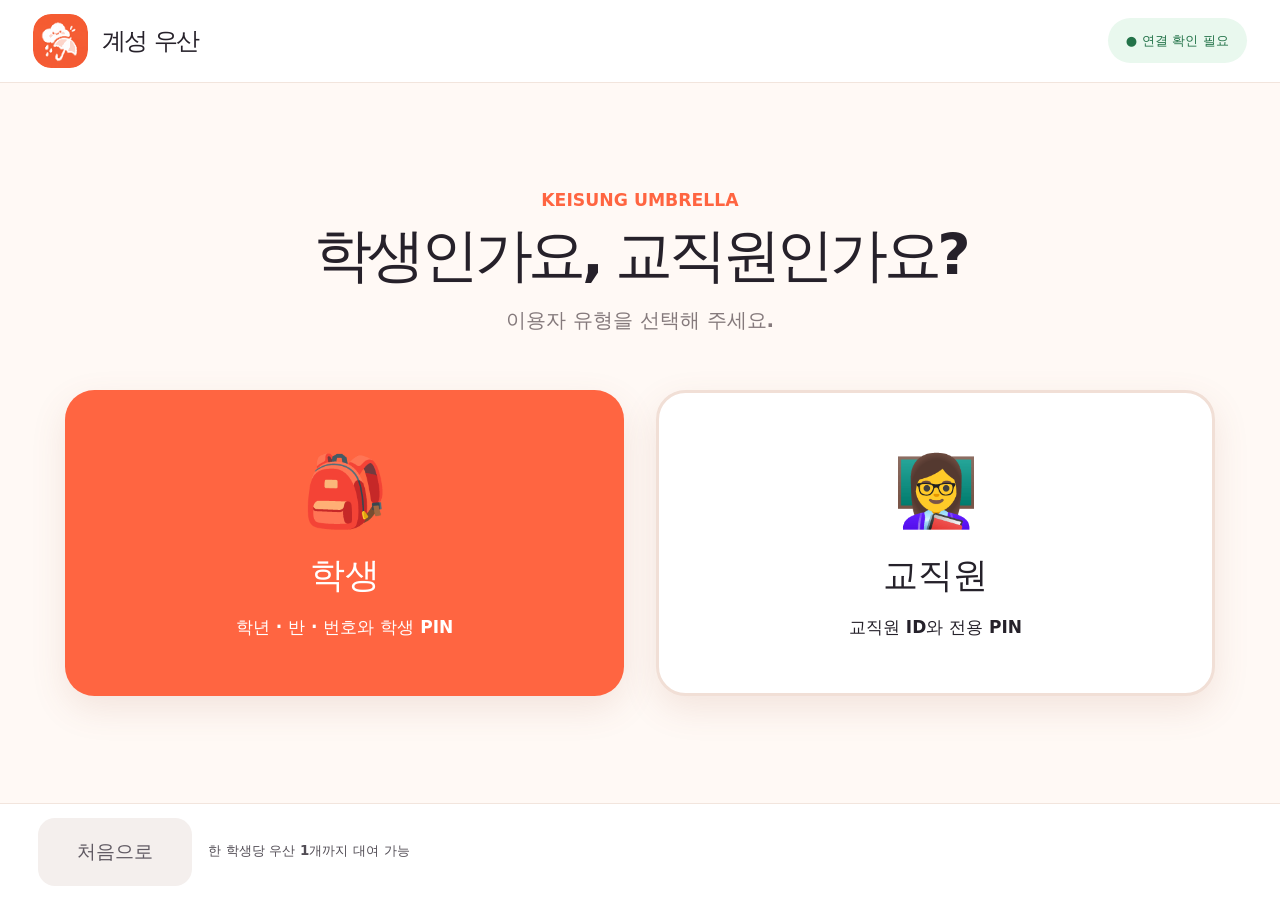
==== kiosk.html @ 872d3768 "ui: add integrated student/staff role chooser and staff ID screen" ====
<!doctype html>
<html lang="ko">
<head>
<meta charset="utf-8"><meta name="viewport" content="width=device-width,initial-scale=1,viewport-fit=cover">
<meta name="theme-color" content="#ff6541"><title>계성 우산 | 간편 대여</title><link rel="icon" type="image/png" href="/assets/keisung-icon-64.png">
<style>
:root{font-family:Pretendard,"Apple SD Gothic Neo","Malgun Gothic",system-ui,sans-serif;background:#fff9f5;color:#26212a;font-synthesis:none}
*{box-sizing:border-box}html,body{height:100%;margin:0}button,input{font:inherit}button{cursor:pointer;touch-action:manipulation}button:focus-visible,input:focus-visible{outline:4px solid #3148ff;outline-offset:3px}
.shell{width:100%;min-height:100dvh;display:grid;grid-template-rows:auto minmax(0,1fr) auto;overflow:hidden}
.header{height:clamp(78px,10vh,118px);padding:0 clamp(22px,4.5vw,88px);display:flex;align-items:center;justify-content:space-between;background:white;border-bottom:1px solid #f2e5dd}
.brand{display:flex;align-items:center;gap:15px;font-size:clamp(23px,2.1vw,36px);font-weight:950;letter-spacing:-.06em}
.mark{width:clamp(50px,4vw,72px);height:clamp(50px,4vw,72px);border-radius:19px;background:#ff6541;display:grid;place-items:center;font-size:clamp(28px,2.5vw,46px);color:white}
.header-aside{display:flex;align-items:center;gap:22px}.stock{background:#e9f8ee;color:#237349;padding:13px 21px;border-radius:999px;font-weight:850;font-size:clamp(14px,1.15vw,21px)}.admin{color:#797682;text-decoration:none;font-size:clamp(13px,1vw,18px);font-weight:700}
main{display:flex;align-items:stretch;justify-content:center;min-height:0;padding:clamp(18px,2.7vh,34px) clamp(20px,4.5vw,86px)}
.page{display:none;width:min(100%,1680px);height:100%;min-height:0}.page.active{display:flex;flex-direction:column}
.progress{display:flex;align-items:center;gap:11px;margin-bottom:clamp(13px,2vh,28px)}.progress span{height:8px;flex:1;max-width:130px;border-radius:20px;background:#f0ded4}.progress span.current{background:#ff6541}
.center{flex:1;display:flex;flex-direction:column;align-items:center;justify-content:center;min-height:0;text-align:center}
.eyebrow{margin:0 0 13px;color:#ff6541;font-weight:900;font-size:clamp(16px,1.35vw,25px)}
h1{font-size:clamp(38px,4.5vw,76px);line-height:1.15;letter-spacing:-.075em;margin:0 0 18px;font-weight:950}
.sub{margin:0;color:#857a7c;font-size:clamp(18px,1.55vw,29px);font-weight:650;line-height:1.45}
.choice-grid{display:grid;grid-template-columns:repeat(2,minmax(0,1fr));gap:clamp(18px,2.5vw,45px);width:min(100%,1150px);margin:clamp(35px,6vh,84px) auto 0}
.choice{border:3px solid transparent;border-radius:clamp(25px,2.3vw,43px);min-height:clamp(240px,34vh,400px);display:flex;flex-direction:column;align-items:center;justify-content:center;gap:17px;box-shadow:0 13px 35px #a15b4020;transition:transform .12s}
.choice:active,.tile:active,.primary:active{transform:scale(.98)}.choice .symbol{font-size:clamp(60px,7vw,120px);line-height:1}.choice strong{font-size:clamp(29px,2.7vw,49px);font-weight:950}.choice small{font-size:clamp(17px,1.28vw,23px);font-weight:650}
.borrow{background:#ff6541;color:white}.return{background:white;border-color:#f1dfd6;color:#25212a}
.step-title{font-size:clamp(31px,3.2vw,55px);font-weight:950;letter-spacing:-.06em;margin:0 0 10px;text-align:center}.step-sub{text-align:center;color:#7a737a;font-weight:650;font-size:clamp(16px,1.35vw,24px);margin:0 0 clamp(20px,3vh,40px)}
.selection-wrap{flex:1;min-height:0;display:grid;grid-template-rows:auto 1fr;gap:clamp(14px,2vh,26px)}.seg{display:flex;justify-content:center;gap:10px;flex-wrap:wrap}
.seg button{border:2px solid #edddd5;background:#fff;border-radius:20px;min-height:clamp(57px,7vh,88px);min-width:clamp(130px,12vw,225px);font-size:clamp(19px,1.65vw,30px);font-weight:900;color:#756b71;padding:10px 23px}
.seg button.selected{background:#ff6541;border-color:#ff6541;color:white}
.tiles{display:grid;grid-template-columns:repeat(10,minmax(0,1fr));gap:clamp(7px,.8vw,14px);align-content:center;overflow:auto;padding:5px 3px 10px}
.tile{min-height:clamp(65px,8vh,111px);border:2px solid #f0e0d8;border-radius:clamp(13px,1.3vw,22px);background:#fff;color:#29242a;font-weight:950;font-size:clamp(22px,2.2vw,40px)}
.tile.selected{background:#ff6541;color:white;border-color:#ff6541;box-shadow:0 5px 0 #db4c31}
.bottom{padding:clamp(13px,2vh,27px) clamp(20px,4.5vw,86px);background:white;border-top:1px solid #f2e5dd;display:flex;align-items:center;justify-content:space-between;gap:18px;min-height:clamp(92px,13vh,140px)}
.back{min-width:clamp(140px,12vw,210px);height:clamp(62px,7.5vh,92px);background:#f4efed;border:0;border-radius:21px;font-weight:900;font-size:clamp(21px,1.65vw,30px);color:#5f5962}.primary{margin-left:auto;min-width:clamp(260px,27vw,510px);height:clamp(65px,8.5vh,107px);background:#ff6541;color:#fff;border:0;border-radius:22px;font-weight:950;font-size:clamp(23px,1.9vw,35px);box-shadow:0 5px 0 #d7482b}.primary:disabled{background:#ded4d1;box-shadow:none;cursor:not-allowed}.summary{font-weight:850;color:#514c54;font-size:clamp(15px,1.18vw,22px);line-height:1.4}
.qr-area{width:min(100%,1250px);display:grid;grid-template-columns:1fr 1fr;gap:clamp(16px,2.5vw,44px);margin-top:clamp(26px,5vh,60px);text-align:left;align-items:stretch}
.scanbox,.manualbox{border:2px solid #f0e1d8;background:white;border-radius:30px;padding:clamp(24px,3vw,46px);display:flex;flex-direction:column;justify-content:center;align-items:center;gap:17px;min-height:clamp(260px,35vh,440px)}
.scanbox{background:#fff0e9;border-color:#f6cbb8}.qr-icon{font-size:clamp(65px,7vw,120px)}.scanbox strong,.manualbox strong{font-size:clamp(23px,2vw,36px);font-weight:950}.scanbox p,.manualbox p{color:#786e70;font-weight:650;font-size:clamp(15px,1.18vw,22px);margin:0;text-align:center}
.scanbox button{border:0;border-radius:18px;background:#ff6541;color:white;min-width:80%;height:clamp(62px,7vh,90px);font-weight:900;font-size:clamp(21px,1.65vw,30px)}
.manualbox input{width:100%;height:clamp(65px,8vh,100px);border:2px solid #e9dcd5;border-radius:17px;padding:0 17px;text-align:center;font-size:clamp(24px,2.2vw,43px);font-weight:900;letter-spacing:.02em;text-transform:uppercase;min-width:0}
.review-card{background:white;border:2px solid #f0e1d9;border-radius:30px;width:min(100%,970px);padding:clamp(25px,4vw,64px);margin-top:clamp(24px,5vh,60px);text-align:left}
.review-row{display:flex;justify-content:space-between;gap:15px;border-bottom:1px solid #f1e5df;padding:clamp(13px,2vh,28px) 0;font-size:clamp(19px,1.7vw,30px)}.review-row:last-child{border:0}.review-row span{color:#7d7377;font-weight:700}.review-row strong{font-weight:950}
.pin-panel{width:min(100%,570px);margin:18px auto 0;text-align:center;display:grid;justify-items:center;gap:6px}
.pin-panel label{font-size:clamp(18px,1.65vw,27px);font-weight:950}
.pin-panel p{margin:0 0 8px;color:#706771;font-size:clamp(12px,1vw,16px);line-height:1.4}
.pin-panel input{width:min(100%,260px);height:56px;border:2px solid #efc5b8;border-radius:14px;text-align:center;font-weight:900;letter-spacing:.36em;font-size:29px;background:#fff}
.pin-keypad{display:grid;grid-template-columns:repeat(3,minmax(0,1fr));gap:6px;width:min(100%,280px);margin-top:6px}
.pin-keypad button{height:clamp(43px,5.5vh,54px);border-radius:11px;border:1px solid #ebded8;background:#fff;font-size:21px;font-weight:800;color:#322c32}
.pin-keypad button:active{background:#ffeddf}
#review .center{justify-content:flex-start;overflow-y:auto;padding:0 12px 12px}
#review h1{font-size:clamp(28px,3.5vw,55px);margin-bottom:6px}
#review .sub{font-size:clamp(14px,1.2vw,21px)}
#review .review-card{margin-top:clamp(10px,2vh,22px);padding:clamp(14px,2.5vw,34px)}
#review .review-row{padding:clamp(7px,1.4vh,14px) 0;font-size:clamp(17px,1.4vw,24px)}
.done-icon{font-size:clamp(85px,9vw,165px);margin-bottom:20px}.error{color:#c62d36}
.overlay{position:fixed;inset:0;background:#201414d9;display:grid;place-items:center;padding:20px;z-index:50}.hidden{display:none!important}.modal{width:min(100%,850px);background:white;border-radius:29px;padding:30px;text-align:center}.modal h2{font-size:33px;margin:0 0 12px}.modal p{font-size:20px;color:#645f62}.modal video{width:100%;max-height:55vh;border-radius:15px;background:#15151c;object-fit:cover}.modal button{margin-top:16px;border:0;background:#ff6541;color:white;border-radius:17px;padding:18px 55px;font-size:22px;font-weight:900}
@media(min-width:1000px) and (min-aspect-ratio:16/10){.shell{height:100dvh}.page{overflow:hidden}}
@media(max-width:900px){.shell{min-height:100dvh}.header{padding:10px 20px}.choice-grid{margin:30px 0}.tiles{grid-template-columns:repeat(5,minmax(0,1fr))}.qr-area{grid-template-columns:1fr}.scanbox,.manualbox{min-height:210px}.page{min-height:540px}.bottom{flex-wrap:wrap}.summary{order:-1;width:100%}}
@media(max-width:550px){.header-aside .stock{display:none}.brand{font-size:23px}.choice-grid{gap:11px}.choice{min-height:230px;border-radius:21px}.choice strong{font-size:23px}.choice small{font-size:13px}.choice .symbol{font-size:62px}h1{font-size:37px}.sub{font-size:17px}.tiles{grid-template-columns:repeat(4,minmax(0,1fr));max-height:52vh}.tile{min-height:67px}.seg button{min-width:85px;padding:8px}.bottom{padding:12px}.back{min-width:100px}.primary{min-width:175px;flex:1}.page{min-height:530px}}
@media(prefers-reduced-motion:reduce){*{transition:none!important}}

/* v0.5: 16:9 touch-target alignment, with mobile fallbacks */
.header{height:clamp(72px,9.2vh,92px);padding-inline:clamp(18px,2.6vw,44px)}
.brand{gap:14px;font-size:clamp(22px,1.9vw,31px)}
.mark{width:clamp(50px,4.25vw,66px);height:clamp(50px,4.25vw,66px);border-radius:17px;flex:none}
.mark svg{display:block;width:58%;height:58%}
.header-aside{gap:16px}
.stock{display:flex;align-items:center;justify-content:center;min-height:45px;padding:9px 18px;white-space:nowrap;font-size:clamp(13px,1vw,17px)}
.admin{white-space:nowrap;font-size:clamp(13px,1vw,17px)}
main{padding:clamp(12px,2vh,25px) clamp(18px,3vw,48px)}
.progress{gap:11px;margin:clamp(3px,.8vh,10px) 0 clamp(15px,2.2vh,24px)}
.progress span{flex:0 1 128px;max-width:128px;height:8px}
.step-title{font-size:clamp(30px,3.15vw,58px);margin-bottom:10px}
.step-sub{font-size:clamp(16px,1.3vw,23px);margin-bottom:clamp(12px,2.3vh,26px)}
.selection-wrap{grid-template-rows:auto minmax(0,1fr);gap:clamp(10px,1.4vh,18px)}
.seg{display:grid;grid-template-columns:repeat(3,minmax(0,180px));justify-content:center;gap:clamp(9px,1vw,14px)}
.seg button{width:100%;min-width:0;min-height:clamp(58px,7.3vh,70px);padding:8px 4px;border-radius:17px;font-size:clamp(19px,1.5vw,25px)}
.tiles{--tile-columns:6;grid-template-columns:repeat(var(--tile-columns),minmax(0,136px));justify-content:center;align-content:center;gap:clamp(8px,1vw,14px);width:100%;max-width:1200px;margin-inline:auto;padding:8px 5px 12px}
.tile{width:100%;min-width:0;min-height:clamp(62px,8.2vh,79px);border-radius:17px;font-size:clamp(23px,2vw,32px)}
.bottom{min-height:clamp(84px,10.5vh,104px);padding:clamp(12px,1.6vh,18px) clamp(18px,3vw,48px);gap:16px}
.back{flex:0 0 auto;min-width:0;width:clamp(130px,12vw,180px);height:clamp(59px,7.5vh,74px);font-size:clamp(19px,1.45vw,23px);border-radius:17px}
.primary{flex:0 0 auto;margin-left:auto;min-width:0;width:clamp(240px,26vw,430px);height:clamp(60px,8vh,78px);font-size:clamp(22px,1.8vw,28px);border-radius:18px}
.summary{flex:1 1 auto;min-width:0;font-size:clamp(13px,1.05vw,17px);white-space:nowrap;overflow:hidden;text-overflow:ellipsis}
@media(max-width:1050px){.tiles{grid-template-columns:repeat(min(var(--tile-columns),6),minmax(0,1fr));max-width:860px}.tile{min-height:65px}.bottom{gap:11px}.summary{font-size:13px}}
@media(max-width:700px){.header{padding-inline:16px}.seg{grid-template-columns:repeat(3,minmax(0,1fr))}.tiles{grid-template-columns:repeat(4,minmax(0,1fr));max-height:51vh;align-content:start}.bottom{flex-wrap:wrap;padding:12px 16px}.summary{width:100%;flex-basis:100%;order:-1}.back{width:115px}.primary{flex:1;width:auto}.mark{width:50px;height:50px}}
@media(max-width:440px){.tiles{grid-template-columns:repeat(4,minmax(0,1fr))}.seg button{font-size:18px}.stock{display:none}}

.mark{background:transparent;overflow:hidden;border-radius:18px}
.mark img{width:100%;height:100%;display:block;object-fit:cover;border-radius:inherit}

/* Consistent, scaling icons for student kiosk */
.ui-icon{display:block;width:100%;height:100%;max-width:100%;max-height:100%;stroke-linecap:round;stroke-linejoin:round}
.choice .symbol{display:flex;align-items:center;justify-content:center;width:clamp(68px,7vw,116px);height:clamp(68px,7vw,116px);font-size:0;flex:none}
.choice .symbol .ui-icon{width:100%;height:100%}
.qr-icon{display:flex;align-items:center;justify-content:center;width:clamp(62px,6.8vw,112px);height:clamp(62px,6.8vw,112px);font-size:0;color:#ff6541;flex:none}
.qr-icon .ui-icon{width:100%;height:100%}
@media(max-width:550px){.choice .symbol{width:65px;height:65px}.qr-icon{width:75px;height:75px}}

/* v0.7 — expand sparse options to fill the touchscreen naturally */
.tiles{--tile-columns:6;max-width:100%;width:100%;min-height:0;align-content:center;justify-content:center;grid-template-columns:repeat(6,minmax(0,1fr));gap:clamp(9px,1.4vw,21px);padding:8px clamp(4px,1vw,16px) 14px}
.tiles[data-mode="grade"]{grid-template-columns:repeat(3,minmax(0,1fr));grid-template-rows:repeat(2,minmax(120px,clamp(120px,18vh,195px)));max-width:min(100%,1120px);align-content:center}
.tiles[data-mode="class"]{grid-template-columns:repeat(2,minmax(0,1fr));grid-template-rows:repeat(2,minmax(135px,clamp(135px,20vh,225px)));max-width:min(100%,970px);align-content:center}
.tiles[data-mode="number"]{grid-template-columns:repeat(6,minmax(0,1fr));grid-template-rows:repeat(6,minmax(52px,clamp(52px,7.2vh,82px)));max-width:min(100%,1220px);gap:clamp(6px,.9vw,14px);align-content:center}
.tile{height:100%;min-height:0;border-radius:clamp(15px,1.45vw,26px);font-size:clamp(26px,2.5vw,43px);transition:background-color .12s,transform .12s}
.tiles[data-mode="grade"] .tile,.tiles[data-mode="class"] .tile{font-size:clamp(37px,4.2vw,69px);border-width:3px;box-shadow:0 7px 18px #9f564014}
.tiles[data-mode="number"] .tile{font-size:clamp(22px,2.2vw,34px)}
@media(max-width:1050px){
 .tiles[data-mode="grade"]{grid-template-columns:repeat(3,minmax(0,1fr));grid-template-rows:repeat(2,minmax(100px,15vh))}
 .tiles[data-mode="class"]{grid-template-columns:repeat(2,minmax(0,1fr));grid-template-rows:repeat(2,minmax(110px,17vh))}
 .tiles[data-mode="number"]{grid-template-columns:repeat(6,minmax(0,1fr));grid-template-rows:repeat(6,minmax(51px,7vh));gap:8px}
}
@media(max-width:700px){
 .tiles[data-mode="grade"]{grid-template-columns:repeat(2,minmax(0,1fr));grid-template-rows:repeat(3,minmax(92px,12vh));max-height:none}
 .tiles[data-mode="class"]{grid-template-columns:repeat(2,minmax(0,1fr));grid-template-rows:repeat(2,minmax(105px,15vh));max-height:none}
 .tiles[data-mode="number"]{grid-template-columns:repeat(4,minmax(0,1fr));grid-template-rows:repeat(9,minmax(53px,7vh));max-height:52vh;overflow-y:auto;align-content:start}
 .tiles[data-mode="grade"] .tile,.tiles[data-mode="class"] .tile{font-size:clamp(35px,8vw,54px)}
}

.camera-viewport{position:relative;width:100%;overflow:hidden;border-radius:19px;background:#172132;max-height:54vh;aspect-ratio:4/3;margin:16px auto 0}
.camera-viewport video{display:block;width:100%;height:100%;max-height:none;object-fit:cover;border:0;border-radius:0}
.camera-viewport:has(video.hidden){display:none}
.scan-frame{position:absolute;left:50%;top:50%;width:58%;aspect-ratio:1/1;transform:translate(-50%,-50%);border:4px solid #fff;border-radius:18px;box-shadow:0 0 0 100vmax #0003;pointer-events:none}
.scan-controls{display:flex;gap:12px;justify-content:center;flex-wrap:wrap}
.modal .scan-controls button{margin-top:16px;min-height:58px}
#switchCamera{background:#f1efed;color:#484451}
#modalText{white-space:pre-line;line-height:1.45}
@media(max-width:550px){.camera-viewport{max-height:48vh}}

.pin-setup-center{justify-content:flex-start;overflow-y:auto;padding:0 8px 15px}
#pinSetup h1{font-size:clamp(27px,3vw,49px);margin-bottom:7px}
#pinSetup .sub{font-size:clamp(14px,1.15vw,20px)}
.pin-setup-card{background:#fff;border:2px solid #f0e1d9;border-radius:24px;padding:clamp(12px,2vw,26px);margin:clamp(10px,2vh,24px) auto 0;width:min(100%,670px);display:grid;justify-items:center;gap:12px}
.pin-setup-fields{width:100%;display:grid;grid-template-columns:repeat(2,minmax(0,1fr));gap:14px}
.pin-setup-fields>div{display:grid;gap:6px}
.pin-setup-fields label{font-size:clamp(13px,1.1vw,18px);font-weight:850}
.pin-setup-fields input{width:100%;min-width:0;border:2px solid #efc5b8;border-radius:14px;height:54px;text-align:center;font-weight:900;font-size:clamp(20px,2vw,28px);letter-spacing:.15em}
#pinSetupKeypad{width:min(100%,300px)}
#doneMessage{white-space:pre-line;max-width:950px}
#pinSetupMessage{color:#7a6869;font-weight:700;font-size:clamp(12px,1.05vw,15px);line-height:1.4;margin:0}
@media(max-width:550px){.pin-setup-fields{grid-template-columns:1fr;gap:8px}.pin-setup-card{gap:8px}.pin-setup-fields input{height:42px}}
.role-choice .symbol{font-size:clamp(54px,5.4vw,92px);line-height:1.1}
.staff-id-card{background:white;border:2px solid #f0e1d9;border-radius:25px;padding:clamp(23px,4vw,50px);margin-top:clamp(23px,5vh,55px);width:min(100%,760px)}
.staff-id-card label{display:block;text-align:left;font-size:clamp(18px,1.8vw,28px);font-weight:900;margin-bottom:12px}
.staff-id-card input{width:100%;height:clamp(68px,8.5vh,95px);padding:0 23px;font-size:clamp(24px,2.4vw,37px);font-weight:850;letter-spacing:.07em;border:2px solid #ebdbd2;border-radius:18px;text-transform:uppercase}
.staff-id-card p{font-size:clamp(14px,1.15vw,19px);color:#81757a;line-height:1.5;text-align:left}
@media(max-width:700px){.role-choice .choice{min-height:210px}.staff-id-card{padding:18px}}
</style></head>
<body>
<div class="shell">
 <header class="header">
 <div class="brand"><div class="mark" aria-hidden="true"><img src="/assets/keisung-icon-64.png" alt="" width="64" height="64"></div><span>계성 우산</span></div>
 <div class="header-aside"><span class="stock" id="stock">대여 가능 확인 중</span></div>
 </header>
 <main>
  <section class="page active" id="welcome"><div class="center">
    <p class="eyebrow">KEISUNG UMBRELLA</p>
    <h1 id="welcomeTitle">학생인가요, 교직원인가요?</h1>
    <p class="sub" id="welcomeHint">이용자 유형을 선택해 주세요.</p>
    <div class="choice-grid role-choice" id="roleChooser">
      <button class="choice borrow" type="button" id="chooseStudent"><span class="symbol" aria-hidden="true">🎒</span><strong>학생</strong><small>학년 · 반 · 번호와 학생 PIN</small></button>
      <button class="choice return" type="button" id="chooseStaff"><span class="symbol" aria-hidden="true">👩‍🏫</span><strong>교직원</strong><small>교직원 ID와 전용 PIN</small></button>
    </div>
    <div class="choice-grid hidden" id="actionChooser"><button class="choice borrow" id="startBorrow"><span class="symbol"><svg class="ui-icon" viewBox="0 0 64 64" fill="none" aria-hidden="true"><path d="M9 30C12 17 21 10 32 10s20 7 23 20c-5-3-10-3-15 0-5-3-11-3-16 0-5-3-10-3-15 0Z" stroke="currentColor" stroke-width="3.8" stroke-linejoin="round"/><path d="M32 30v19c0 5 3 8 7 8s7-3 7-7" stroke="currentColor" stroke-width="3.8" stroke-linecap="round"/><path d="M32 5v5" stroke="currentColor" stroke-width="3.8" stroke-linecap="round"/></svg></span><strong>우산 빌리기</strong><small>QR 인식 후 간편 대여</small></button><button class="choice return" id="startReturn"><span class="symbol"><svg class="ui-icon" viewBox="0 0 64 64" fill="none" aria-hidden="true"><path d="M22 16 10 28l12 12M11 28h24c11 0 18 7 18 17 0 8-5 14-13 14H27" stroke="currentColor" stroke-width="4.8" stroke-linecap="round" stroke-linejoin="round"/></svg></span><strong>우산 반납하기</strong><small>빌린 우산을 돌려주세요</small></button></div>
  </div></section>
  <section class="page" id="student"><div class="progress"><span class="current"></span><span></span><span></span></div>
   <h2 class="step-title">학생 정보를 선택해 주세요</h2><p class="step-sub">학년 · 반 · 번호를 순서대로 눌러 주세요.</p>
   <div class="selection-wrap"><div class="seg" id="seg"></div><div class="tiles" id="tiles"></div></div>
  </section>
  <section class="page" id="staffIdentification"><div class="progress"><span class="current"></span><span></span><span></span></div>
    <div class="center"><p class="eyebrow">교직원용</p><h1>교직원 ID를 입력해 주세요</h1>
      <p class="sub">담당 관리자로부터 발급받은 교직원 ID를 입력해 주세요.</p>
      <div class="staff-id-card"><label for="staffId">교직원 ID</label>
        <input id="staffId" placeholder="예: TEACH01" maxlength="20" minlength="3" autocomplete="off" autocapitalize="characters" spellcheck="false" aria-label="교직원 ID">
        <p>PIN은 우산 QR 또는 번호를 확인한 뒤 마지막 단계에서 입력합니다.</p>
      </div>
    </div>
  </section>
  <section class="page" id="pinSetup">
    <div class="progress"><span class="current"></span><span class="current"></span><span></span></div>
    <div class="center pin-setup-center">
      <p class="eyebrow">처음 이용하는 학생</p>
      <h1>처음 사용할 PIN을 만들어 주세요!</h1>
      <p class="sub">학년·반·번호를 확인하고 6자리 PIN을 두 번 입력해 주세요. PIN을 잊어버리면 선생님에게 재발급을 요청하세요.</p>
      <div class="pin-setup-card">
        <div class="pin-setup-fields">
          <div><label for="newStudentPin">새 PIN (6자리)</label>
            <input id="newStudentPin" type="password" inputmode="numeric" maxlength="6" pattern="[0-9]*" autocomplete="new-password" placeholder="••••••" aria-label="새 학생 PIN"></div>
          <div><label for="confirmStudentPin">새 PIN 다시 입력</label>
            <input id="confirmStudentPin" type="password" inputmode="numeric" maxlength="6" pattern="[0-9]*" autocomplete="new-password" placeholder="••••••" aria-label="새 학생 PIN 확인"></div>
        </div>
        <div class="pin-keypad" id="pinSetupKeypad" aria-label="PIN 만들기 숫자 키패드"></div>
        <p id="pinSetupMessage" role="status" aria-live="polite">PIN은 처음 설정하면 바로 사용할 수 있어요. 다른 사람에게 알려주면 안 돼요.</p>
      </div>
    </div>
  </section>
  <section class="page" id="qr"><div class="progress"><span class="current"></span><span class="current"></span><span></span></div>
   <h2 class="step-title">우산 QR 코드를 인식해 주세요</h2><p class="step-sub">우산에 붙은 QR을 스캔하거나 우산 ID를 입력할 수 있어요.</p>
   <div class="center"><div class="qr-area"><div class="scanbox"><span class="qr-icon"><svg class="ui-icon" viewBox="0 0 64 64" fill="none" aria-hidden="true"><path d="M9 23V12a3 3 0 0 1 3-3h11M41 9h11a3 3 0 0 1 3 3v11M55 41v11a3 3 0 0 1-3 3H41M23 55H12a3 3 0 0 1-3-3V41" stroke="currentColor" stroke-width="4" stroke-linecap="round"/><rect x="20" y="20" width="10" height="10" rx="2" stroke="currentColor" stroke-width="3"/><path d="M37 20h7v7h-7zM20 37h8v8h-8zM37 38v7h8M46 35h-4" stroke="currentColor" stroke-width="3" stroke-linejoin="round"/></svg></span><strong>QR 코드 스캔</strong><p>카메라로 우산 코드를 비춰 주세요.</p><button id="scan">QR 스캔 시작</button></div><div class="manualbox"><span class="qr-icon"><svg class="ui-icon" viewBox="0 0 64 64" fill="none" aria-hidden="true"><rect x="7" y="16" width="50" height="32" rx="6" stroke="currentColor" stroke-width="3.5"/><path d="M17 26h3m8 0h3m8 0h3M17 34h3m8 0h3m8 0h3M22 42h20" stroke="currentColor" stroke-width="3.5" stroke-linecap="round"/></svg></span><strong>직접 입력</strong><p>우산 스티커의 ID를 입력해 주세요.</p><input id="umbrella" placeholder="UMB-0001" maxlength="30" autocomplete="off" spellcheck="false" aria-label="우산 ID"></div></div></div>
  </section>
  <section class="page" id="review"><div class="progress"><span class="current"></span><span class="current"></span><span class="current"></span></div>
   <div class="center"><p class="eyebrow">마지막 단계</p><h1>정보가 맞는지 확인해 주세요</h1><p class="sub" id="reviewHint">자신의 정보가 맞는지 확인해 주세요.</p>
   <div class="review-card"><div class="review-row"><span>이용 방법</span><strong id="vAction">대여</strong></div><div class="review-row"><span id="vRoleLabel">학생</span><strong id="vStudent">-</strong></div><div class="review-row"><span>우산</span><strong id="vUmbrella">-</strong></div></div>
   <div class="pin-panel"><label for="studentPin" id="reviewPinLabel">학생 PIN (숫자 6자리)</label><p id="reviewPinHelp">PIN은 다른 사람에게 알려주면 안 돼요.</p>
   <input id="studentPin" type="password" inputmode="numeric" pattern="[0-9]*" maxlength="6" autocomplete="off" autocapitalize="off" placeholder="••••••" aria-label="대여자 PIN 6자리">
   <div class="pin-keypad" id="pinKeypad" aria-label="PIN 숫자 키패드"></div></div></div>
  </section>
  <section class="page" id="done"><div class="center"><div class="done-icon" id="doneIcon">✅</div><h1 id="doneTitle">완료되었습니다!</h1><p class="sub" id="doneMessage">이용해 주셔서 감사합니다.</p></div></section>
 </main>
 <footer class="bottom"><button class="back" id="back">처음으로</button><span class="summary" id="summary">한 학생당 우산 1개까지 대여 가능</span><button class="primary hidden" id="next">다음 단계 →</button></footer>
</div>
<div class="overlay hidden" id="overlay" role="dialog" aria-modal="true" aria-labelledby="modalTitle"><div class="modal"><h2 id="modalTitle">QR 스캔</h2><p id="modalText" role="status" aria-live="polite">카메라에 QR을 보여주세요.</p><div class="camera-viewport"><video id="video" playsinline muted autoplay></video><span id="scanFrame" class="scan-frame" aria-hidden="true"></span></div><div class="scan-controls"><button id="switchCamera" type="button">카메라 전환</button><button id="closeModal" type="button">닫기</button></div></div></div>
<script src="/assets/jsQR.js"></script>
<script>
"use strict";
const $=id=>document.getElementById(id),pages=["welcome","student","pinSetup","qr","review","done"];
let step=0,mode="borrow",grade=0,klass=0,number=0,part=0,stream=null,interval=null,detecting=false,busy=false;
let cameraFacing="environment",scanSession=0,qrDetector=null;
const names=["학년","반","번호"],limits=[6,4,36];
function modalError(title,msg){stopScan();$("modalTitle").textContent=title;$("modalText").textContent=msg;$("video").classList.add("hidden");$("overlay").classList.remove("hidden");$("switchCamera").classList.add("hidden");}
function hideModal(){stopScan();$("overlay").classList.add("hidden");}
function stopScan(){
 scanSession++;
 if(interval){clearInterval(interval);interval=null;}
 if(stream){for(const t of stream.getTracks())t.stop();stream=null;}
 const video=$("video");video.pause();video.srcObject=null;detecting=false;
}
$("closeModal").onclick=hideModal;
function show(n){
 step=n;pages.forEach((id,i)=>$(id).classList.toggle("active",i===n));
 $("back").classList.remove("hidden");
 $("next").classList.toggle("hidden",n===0||n===5);
 $("next").disabled=false;
 if(n===1){renderTiles();}
 if(n===2){$("next").textContent="PIN 만들고 계속 →";$("next").disabled=!pinSetupReady();}
 if(n===3){$("next").textContent="정보 확인 →";$("next").disabled=!/^UMB-\d{4,}$/.test($("umbrella").value.trim().toUpperCase());}
 if(n===4){$("next").textContent=mode==="borrow"?"PIN 확인 후 대여":"PIN 확인 후 반납";$("next").disabled=!pinReady();$("vAction").textContent=mode==="borrow"?"우산 대여":"우산 반납";$("vStudent").textContent=grade+"학년 "+klass+"반 "+number+"번";$("vUmbrella").textContent=$("umbrella").value.trim().toUpperCase();}
 $("summary").textContent=n===0?"한 학생당 우산 1개까지 대여 가능":n===5?"안전하게 이용해 주세요":mode==="borrow"?"우산 대여 진행 중":"우산 반납 진행 중";
}
function start(m){mode=m;grade=0;klass=0;number=0;part=0;$("umbrella").value="";$("studentPin").value="";$("newStudentPin").value="";$("confirmStudentPin").value="";show(1);}
$("startBorrow").onclick=()=>start("borrow");$("startReturn").onclick=()=>start("return");
function renderTiles(){
 const vals=[grade,klass,number],active=part;
 $("seg").innerHTML=names.map((s,i)=>'<button data-part="'+i+'" class="'+(i===part?"selected":"")+'">'+s+(vals[i]?" "+vals[i]:"")+'</button>').join("");
 for(const b of $("seg").children)b.onclick=()=>{part=Number(b.dataset.part);renderTiles();};
 $("tiles").dataset.mode=["grade","class","number"][active];
 $("tiles").innerHTML="";
 for(let i=1;i<=limits[active];i++){const b=document.createElement("button");b.className="tile"+(vals[active]===i?" selected":"");b.textContent=i;b.onclick=()=>{if(active===0)grade=i;if(active===1)klass=i;if(active===2)number=i;if(active<2){part=active+1;}$("studentPin").value="";renderTiles();};$("tiles").append(b);}
 $("next").textContent="다음 단계 →";$("next").disabled=!(grade&&klass&&number);
}
$("umbrella").addEventListener("input",()=>{$("umbrella").value=$("umbrella").value.toUpperCase();if(step===3)$("next").disabled=!/^UMB-\d{4,}$/.test($("umbrella").value.trim());});
const pinKeys=["1","2","3","4","5","6","7","8","9","지우기","0","←"];
function pinSetupReady(){
 const pin=$("newStudentPin").value,confirmation=$("confirmStudentPin").value;
 return /^\d{6}$/.test(pin)&&pin===confirmation;
}
let setupPinTarget=$("newStudentPin");
for(const id of ["newStudentPin","confirmStudentPin"]){
 const input=$(id);
 input.addEventListener("focus",()=>{setupPinTarget=input;});
 input.addEventListener("input",()=>{
  input.value=input.value.replace(/\D/g,"").slice(0,6);
  if(step===2)$("next").disabled=!pinSetupReady();
 });
}
for(const key of pinKeys){
 const button=document.createElement("button");
 button.type="button";button.textContent=key;
 button.setAttribute("aria-label",key==="←"?"한 자리 삭제":key==="지우기"?"전체 삭제":key);
 button.onclick=()=>{
  const target=setupPinTarget;
  if(key==="지우기")target.value="";
  else if(key==="←")target.value=target.value.slice(0,-1);
  else if(target.value.length<6)target.value+=key;
  if(target===$("newStudentPin")&&target.value.length===6)setupPinTarget=$("confirmStudentPin");
  $("next").disabled=!pinSetupReady();
  $("pinSetupMessage").textContent="6자리 PIN을 두 번 똑같이 입력해 주세요.";
 };
 $("pinSetupKeypad").append(button);
}
function pinReady(){return /^\d{6}$/.test($("studentPin").value);}

for(const key of pinKeys){
 const button=document.createElement("button");
 button.type="button";button.textContent=key;
 button.setAttribute("aria-label",key==="←"?"마지막 숫자 지우기":key==="지우기"?"PIN 전체 지우기":key);
 button.onclick=()=>{
  if(key==="지우기")$("studentPin").value="";
  else if(key==="←")$("studentPin").value=$("studentPin").value.slice(0,-1);
  else if($("studentPin").value.length<6)$("studentPin").value+=key;
  $("next").disabled=!pinReady();
 };
 $("pinKeypad").append(button);
}
$("studentPin").addEventListener("input",()=>{
 $("studentPin").value=$("studentPin").value.replace(/\D/g,"").slice(0,6);
 if(step===4)$("next").disabled=!pinReady();
});
$("back").onclick=()=>{if(busy)return;if(step===1||step===5)show(0);else if(step===2||step===3)show(1);else if(step===4)show(3);};
async function api(path,body){const res=await fetch(path,{method:body?"POST":"GET",headers:body?{"Content-Type":"application/json"}:{},body:body?JSON.stringify(body):undefined,cache:"no-store",credentials:"same-origin"});const data=await res.json().catch(()=>({}));if(!res.ok)throw Error(typeof data.detail==="string"?data.detail:"서버 오류 "+res.status);return data;}
async function finalize(){
 if(busy||!pinReady())return;
 busy=true;$("next").disabled=true;
 try{const result=await api("/api/"+mode,{umbrella_id:$("umbrella").value.trim().toUpperCase(),grade,classroom:klass,number,pin:$("studentPin").value});
   $("doneIcon").textContent="✅";$("doneTitle").textContent=mode==="borrow"?"대여가 완료됐어요!":"반납이 완료됐어요!";
   const date=result.due_at?new Date(result.due_at).toLocaleString("ko-KR",{timeZone:"Asia/Seoul",year:"numeric",month:"long",day:"numeric",hour:"2-digit",minute:"2-digit"}):"관리자에게 문의";
   $("doneMessage").textContent=mode==="borrow"?
     "우산을 잘 사용하고 기한 내 반납해 주세요.\n반납 예정: "+date+"\n이번 달 남은 대여 횟수: "+result.remaining+"회":
     "반납해 주셔서 고마워요.";show(5);await refresh();
 }catch(err){$("doneIcon").textContent="⚠️";$("doneTitle").textContent="처리하지 못했어요";$("doneMessage").textContent=err.message;show(5);}
 finally{$("studentPin").value="";busy=false;}
}
async function continueAfterStudent(){
 if(busy||!(grade&&klass&&number))return;
 busy=true;$("next").disabled=true;
 try{
  const record=await api("/api/student-pin/status",{grade,classroom:klass,number});
  $("studentPin").value="";
  $("newStudentPin").value="";
  $("confirmStudentPin").value="";
  show(record.has_pin?3:2);
 }catch(error){
  modalError("학생 정보 확인 실패",error.message+"\n다시 시도해 주세요.");
  $("next").disabled=false;
 }finally{busy=false;}
}
async function saveFirstPin(){
 if(busy||!pinSetupReady())return;
 busy=true;$("next").disabled=true;
 const pin=$("newStudentPin").value;
 try{
  await api("/api/student-pin/enroll",{grade,classroom:klass,number,pin,pin_confirm:$("confirmStudentPin").value});
  $("studentPin").value=pin;
  $("newStudentPin").value="";$("confirmStudentPin").value="";
  $("pinSetupMessage").textContent="PIN 설정 완료! 이제 우산 QR을 스캔해 주세요.";
  show(3);
 }catch(error){
  $("pinSetupMessage").textContent="설정 실패: "+error.message;
  $("next").disabled=!pinSetupReady();
 }finally{busy=false;}
}
$("next").onclick=()=>{
 if(step===1)continueAfterStudent();
 else if(step===2)saveFirstPin();
 else if(step===3&&/^UMB-\d{4,}$/.test($("umbrella").value.trim().toUpperCase()))show(4);
 else if(step===4&&pinReady())finalize();
};
async function refresh(){try{const data=await api("/api/umbrellas");$("stock").textContent="● 대여 가능 "+data.filter(x=>x.status==="AVAILABLE").length+"개";}catch{$("stock").textContent="● 연결 확인 필요";}}
// Decode printed umbrella IDs from the live camera only; no photo uploads.
const scanCanvas=document.createElement("canvas"),scanContext=scanCanvas.getContext("2d",{willReadFrequently:true});
function acceptQr(value){
 const id=String(value||"").trim().toUpperCase();
 if(!/^UMB-\d{4,}$/.test(id))return false;
 hideModal();
 $("umbrella").value=id;
 $("next").disabled=false;
 $("modalTitle").textContent="QR 인식 완료";
 $("modalText").textContent=id+" 우산이 인식됐어요! 정보 확인 단계로 이동할 수 있습니다.";
 $("video").classList.add("hidden");
 $("switchCamera").classList.add("hidden");
 $("overlay").classList.remove("hidden");
 return true;
}
async function decodeFrame(video){
 if(qrDetector){
  try{
   const found=await qrDetector.detect(video);
   if(found.length)return found[0].rawValue;
  }catch(error){console.warn("Native scanner unavailable, switching to jsQR",error);qrDetector=null;}
 }
 if(typeof jsQR!=="function"||!scanContext)return null;
 if(!video.videoWidth||!video.videoHeight)return null;
 const scale=Math.min(1,720/Math.max(video.videoWidth,video.videoHeight));
 scanCanvas.width=Math.round(video.videoWidth*scale);scanCanvas.height=Math.round(video.videoHeight*scale);
 scanContext.drawImage(video,0,0,scanCanvas.width,scanCanvas.height);
 const pixels=scanContext.getImageData(0,0,scanCanvas.width,scanCanvas.height);
 const found=jsQR(pixels.data,pixels.width,pixels.height,{inversionAttempts:"attemptBoth"});
 return found?.data||null;
}
async function startCamera(){
 stopScan();const session=scanSession;
 if(!window.isSecureContext||!navigator.mediaDevices?.getUserMedia)return modalError("카메라 사용 불가","QR 스캔은 HTTPS 또는 localhost 주소에서만 지원해요.\\n대신 우산 ID를 직접 입력해 주세요.");
 try{
  if(typeof BarcodeDetector!=="undefined"){
   try{
    const formats=await BarcodeDetector.getSupportedFormats?.();
    if(!formats||formats.includes("qr_code"))qrDetector=new BarcodeDetector({formats:["qr_code"]});else qrDetector=null;
   }catch{qrDetector=null;}
  }else qrDetector=null;
  if(!qrDetector&&typeof jsQR!=="function")return modalError("QR 판독기 로딩 실패","브라우저에서 QR 판독 기능을 불러오지 못했습니다.\\n화면을 새로고침해 주세요.");
  $("modalTitle").textContent="우산 QR 스캔";
  $("modalText").textContent="우산의 QR 코드를 네모 안에 맞춰 주세요.\\n인식하면 자동으로 입력됩니다.";
  $("switchCamera").classList.remove("hidden");
  $("video").classList.remove("hidden");
  $("overlay").classList.remove("hidden");
  try{
   stream=await navigator.mediaDevices.getUserMedia({video:{facingMode:{ideal:cameraFacing},width:{ideal:1280},height:{ideal:720}},audio:false});
  }catch(firstError){
   stream=await navigator.mediaDevices.getUserMedia({video:true,audio:false});
  }
  if(session!==scanSession){stream?.getTracks().forEach(t=>t.stop());return;}
  const video=$("video");video.srcObject=stream;await video.play();
  if(session!==scanSession){stopScan();return;}
  interval=setInterval(async()=>{
   if(detecting||!stream||session!==scanSession)return;
   detecting=true;
   try{
    const value=await decodeFrame(video);
    if(value){
     if(!acceptQr(value)){
      $("modalText").textContent="우산 ID가 아닌 QR 코드예요.\\nUMB-0001 형태의 QR을 스캔해 주세요.";
     }
    }
   }catch(error){console.warn("QR scan attempt",error);}
   finally{detecting=false;}
  },280);
 }catch(error){
  const denied=error?.name==="NotAllowedError"||error?.name==="PermissionDeniedError";
  modalError("카메라 연결 실패",denied?"카메라 접근 권한을 허용해 주세요.\\n또는 우산 ID를 직접 입력할 수 있어요.":"카메라를 시작하지 못했어요.\\n다른 앱이 사용 중인지 확인하거나 우산 ID를 직접 입력해 주세요.");
 }
}
$("scan").onclick=()=>{cameraFacing="environment";startCamera();};
$("switchCamera").onclick=()=>{cameraFacing=cameraFacing==="environment"?"user":"environment";startCamera();};
window.addEventListener("pagehide",stopScan);
refresh();setInterval(refresh,30000);
</script>
</body></html>
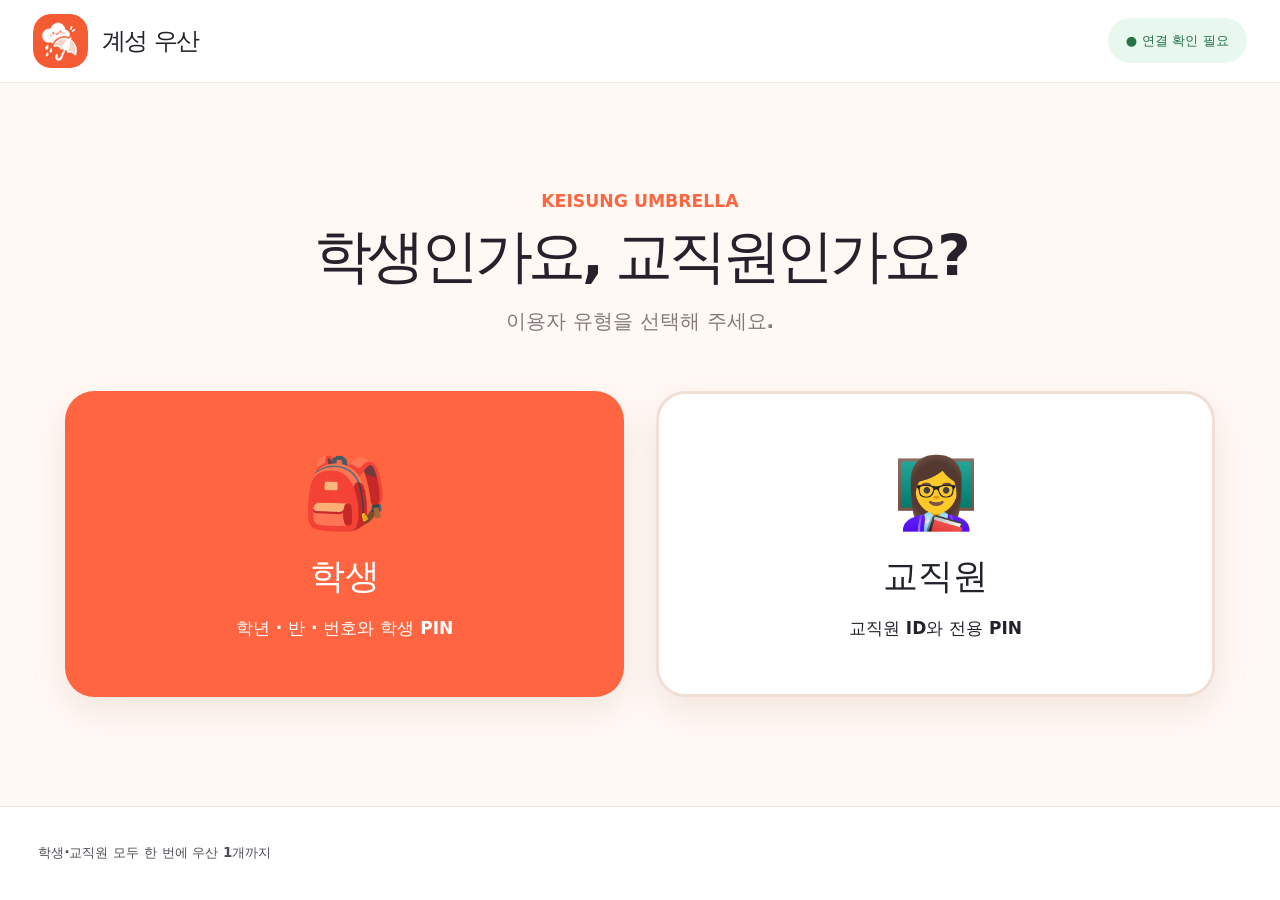
==== commit fe7de7cb: "fix: ensure unified kiosk QR ID validation and completion text render correctly" ====
--- a/kiosk.html
+++ b/kiosk.html
@@ -210,8 +210,8 @@
 <script src="/assets/jsQR.js"></script>
 <script>
 "use strict";
-const $=id=>document.getElementById(id),pages=["welcome","student","pinSetup","qr","review","done"];
-let step=0,mode="borrow",grade=0,klass=0,number=0,part=0,stream=null,interval=null,detecting=false,busy=false;
+const $=id=>document.getElementById(id),pages=["welcome","student","pinSetup","qr","review","done","staffIdentification"];
+let step=0,mode="borrow",role=null,grade=0,klass=0,number=0,part=0,stream=null,interval=null,detecting=false,busy=false;
 let cameraFacing="environment",scanSession=0,qrDetector=null;
 const names=["학년","반","번호"],limits=[6,4,36];
 function modalError(title,msg){stopScan();$("modalTitle").textContent=title;$("modalText").textContent=msg;$("video").classList.add("hidden");$("overlay").classList.remove("hidden");$("switchCamera").classList.add("hidden");}
@@ -223,19 +223,65 @@
  const video=$("video");video.pause();video.srcObject=null;detecting=false;
 }
 $("closeModal").onclick=hideModal;
+function resetRoleChooser(){
+ role=null;$("staffId").value="";$("studentPin").value="";
+ $("newStudentPin").value="";$("confirmStudentPin").value="";
+ show(0);
+}
+function chooseRole(value){role=value;$("studentPin").value="";show(0);}
+function validStaffId(){return /^[A-Z0-9][A-Z0-9_-]{2,19}$/.test($("staffId").value);}
+$("chooseStudent").onclick=()=>chooseRole("student");
+$("chooseStaff").onclick=()=>chooseRole("staff");
+$("staffId").addEventListener("input",()=>{
+ $("staffId").value=$("staffId").value.toUpperCase().replace(/[^A-Z0-9_-]/g,"").slice(0,20);
+ if(step===6)$("next").disabled=!validStaffId();
+});
+$("staffId").addEventListener("keydown",event=>{
+ if(event.key==="Enter"&&step===6&&validStaffId()){
+  event.preventDefault();$("next").click();
+ }
+});
 function show(n){
  step=n;pages.forEach((id,i)=>$(id).classList.toggle("active",i===n));
- $("back").classList.remove("hidden");
+ $("back").classList.toggle("hidden",n===0&&!role);
  $("next").classList.toggle("hidden",n===0||n===5);
  $("next").disabled=false;
+ if(n===0){
+  const isRoleStep=!role;
+  $("roleChooser").classList.toggle("hidden",!isRoleStep);
+  $("actionChooser").classList.toggle("hidden",isRoleStep);
+  $("welcomeTitle").textContent=isRoleStep?"학생인가요, 교직원인가요?":"무엇을 하시겠어요?";
+  $("welcomeHint").textContent=isRoleStep?"이용자 유형을 선택해 주세요.":
+   (role==="student"?"학생용 대여·반납 서비스입니다.":"교직원용 대여·반납 서비스입니다.");
+  $("back").textContent="이용자 다시 선택";
+ }else $("back").textContent="이전 단계";
  if(n===1){renderTiles();}
+ if(n===6){$("next").textContent="우산 QR 확인 →";$("next").disabled=!validStaffId();}
  if(n===2){$("next").textContent="PIN 만들고 계속 →";$("next").disabled=!pinSetupReady();}
  if(n===3){$("next").textContent="정보 확인 →";$("next").disabled=!/^UMB-\d{4,}$/.test($("umbrella").value.trim().toUpperCase());}
- if(n===4){$("next").textContent=mode==="borrow"?"PIN 확인 후 대여":"PIN 확인 후 반납";$("next").disabled=!pinReady();$("vAction").textContent=mode==="borrow"?"우산 대여":"우산 반납";$("vStudent").textContent=grade+"학년 "+klass+"반 "+number+"번";$("vUmbrella").textContent=$("umbrella").value.trim().toUpperCase();}
- $("summary").textContent=n===0?"한 학생당 우산 1개까지 대여 가능":n===5?"안전하게 이용해 주세요":mode==="borrow"?"우산 대여 진행 중":"우산 반납 진행 중";
-}
-function start(m){mode=m;grade=0;klass=0;number=0;part=0;$("umbrella").value="";$("studentPin").value="";$("newStudentPin").value="";$("confirmStudentPin").value="";show(1);}
-$("startBorrow").onclick=()=>start("borrow");$("startReturn").onclick=()=>start("return");
+ if(n===4){
+  $("next").textContent=mode==="borrow"?"PIN 확인 후 대여":"PIN 확인 후 반납";
+  $("next").disabled=!pinReady();
+  $("vAction").textContent=mode==="borrow"?"우산 대여":"우산 반납";
+  $("vRoleLabel").textContent=role==="staff"?"교직원":"학생";
+  $("vStudent").textContent=role==="staff"?$("staffId").value:grade+"학년 "+klass+"반 "+number+"번";
+  $("reviewHint").textContent=role==="staff"?"본인의 교직원 ID와 우산 번호가 맞는지 확인해 주세요.":"본인의 학년·반·번호와 우산 번호가 맞는지 확인해 주세요.";
+  $("reviewPinLabel").textContent=role==="staff"?"교직원 PIN (숫자 6자리)":"학생 PIN (숫자 6자리)";
+  $("reviewPinHelp").textContent=role==="staff"?"관리자가 발급한 교직원 PIN을 입력해 주세요.":"직접 설정하거나 담당 선생님이 발급한 학생 PIN을 입력해 주세요.";
+  $("vUmbrella").textContent=$("umbrella").value.trim().toUpperCase();
+ }
+ $("summary").textContent=n===0?"학생·교직원 모두 한 번에 우산 1개까지":n===5?"안전하게 이용해 주세요":mode==="borrow"?"우산 대여 진행 중":"우산 반납 진행 중";
+}
+function start(m){
+ if(!role)return;
+ mode=m;grade=0;klass=0;number=0;part=0;
+ $("umbrella").value="";$("studentPin").value="";
+ $("newStudentPin").value="";$("confirmStudentPin").value="";
+ if(role==="staff")$("staffId").value="";
+ show(role==="staff"?6:1);
+}
+$("startBorrow").onclick=()=>start("borrow");
+$("startReturn").onclick=()=>start("return");
 function renderTiles(){
  const vals=[grade,klass,number],active=part;
  $("seg").innerHTML=names.map((s,i)=>'<button data-part="'+i+'" class="'+(i===part?"selected":"")+'">'+s+(vals[i]?" "+vals[i]:"")+'</button>').join("");
@@ -293,19 +339,35 @@
  $("studentPin").value=$("studentPin").value.replace(/\D/g,"").slice(0,6);
  if(step===4)$("next").disabled=!pinReady();
 });
-$("back").onclick=()=>{if(busy)return;if(step===1||step===5)show(0);else if(step===2||step===3)show(1);else if(step===4)show(3);};
+$("back").onclick=()=>{
+ if(busy)return;
+ if(step===0||step===5){resetRoleChooser();}
+ else if(step===1||step===6){show(0);}
+ else if(step===2){show(1);}
+ else if(step===3){show(role==="staff"?6:1);}
+ else if(step===4){$("studentPin").value="";show(3);}
+};
 async function api(path,body){const res=await fetch(path,{method:body?"POST":"GET",headers:body?{"Content-Type":"application/json"}:{},body:body?JSON.stringify(body):undefined,cache:"no-store",credentials:"same-origin"});const data=await res.json().catch(()=>({}));if(!res.ok)throw Error(typeof data.detail==="string"?data.detail:"서버 오류 "+res.status);return data;}
 async function finalize(){
- if(busy||!pinReady())return;
+ if(busy||!pinReady()||!role)return;
  busy=true;$("next").disabled=true;
- try{const result=await api("/api/"+mode,{umbrella_id:$("umbrella").value.trim().toUpperCase(),grade,classroom:klass,number,pin:$("studentPin").value});
-   $("doneIcon").textContent="✅";$("doneTitle").textContent=mode==="borrow"?"대여가 완료됐어요!":"반납이 완료됐어요!";
-   const date=result.due_at?new Date(result.due_at).toLocaleString("ko-KR",{timeZone:"Asia/Seoul",year:"numeric",month:"long",day:"numeric",hour:"2-digit",minute:"2-digit"}):"관리자에게 문의";
-   $("doneMessage").textContent=mode==="borrow"?
-     "우산을 잘 사용하고 기한 내 반납해 주세요.\n반납 예정: "+date+"\n이번 달 남은 대여 횟수: "+result.remaining+"회":
-     "반납해 주셔서 고마워요.";show(5);await refresh();
- }catch(err){$("doneIcon").textContent="⚠️";$("doneTitle").textContent="처리하지 못했어요";$("doneMessage").textContent=err.message;show(5);}
- finally{$("studentPin").value="";busy=false;}
+ try{
+  const payload=role==="staff"?
+   {umbrella_id:$("umbrella").value.trim().toUpperCase(),staff_id:$("staffId").value,pin:$("studentPin").value}:
+   {umbrella_id:$("umbrella").value.trim().toUpperCase(),grade,classroom:klass,number,pin:$("studentPin").value};
+  const result=await api(role==="staff"?"/api/staff/"+mode:"/api/"+mode,payload);
+  $("doneIcon").textContent="✅";
+  $("doneTitle").textContent=mode==="borrow"?"대여가 완료됐어요!":"반납이 완료됐어요!";
+  const date=result.due_at?new Date(result.due_at).toLocaleString("ko-KR",{timeZone:"Asia/Seoul",year:"numeric",month:"long",day:"numeric",hour:"2-digit",minute:"2-digit"}):"관리자에게 문의";
+  $("doneMessage").textContent=mode==="borrow"?
+   "우산을 잘 사용하고 기한 내 반납해 주세요.\n반납 예정: "+date+
+    (role==="staff"?"":"\n이번 달 남은 대여 횟수: "+result.remaining+"회"):
+   "반납해 주셔서 고마워요.";
+  show(5);await refresh();
+ }catch(err){
+  $("doneIcon").textContent="⚠️";$("doneTitle").textContent="처리하지 못했어요";
+  $("doneMessage").textContent=err.message;show(5);
+ }finally{$("studentPin").value="";busy=false;}
 }
 async function continueAfterStudent(){
  if(busy||!(grade&&klass&&number))return;
@@ -338,6 +400,7 @@
 }
 $("next").onclick=()=>{
  if(step===1)continueAfterStudent();
+ else if(step===6&&validStaffId()){$("studentPin").value="";show(3);}
  else if(step===2)saveFirstPin();
  else if(step===3&&/^UMB-\d{4,}$/.test($("umbrella").value.trim().toUpperCase()))show(4);
  else if(step===4&&pinReady())finalize();
@@ -419,6 +482,6 @@
 $("scan").onclick=()=>{cameraFacing="environment";startCamera();};
 $("switchCamera").onclick=()=>{cameraFacing=cameraFacing==="environment"?"user":"environment";startCamera();};
 window.addEventListener("pagehide",stopScan);
-refresh();setInterval(refresh,30000);
+show(0);refresh();setInterval(refresh,30000);
 </script>
 </body></html>
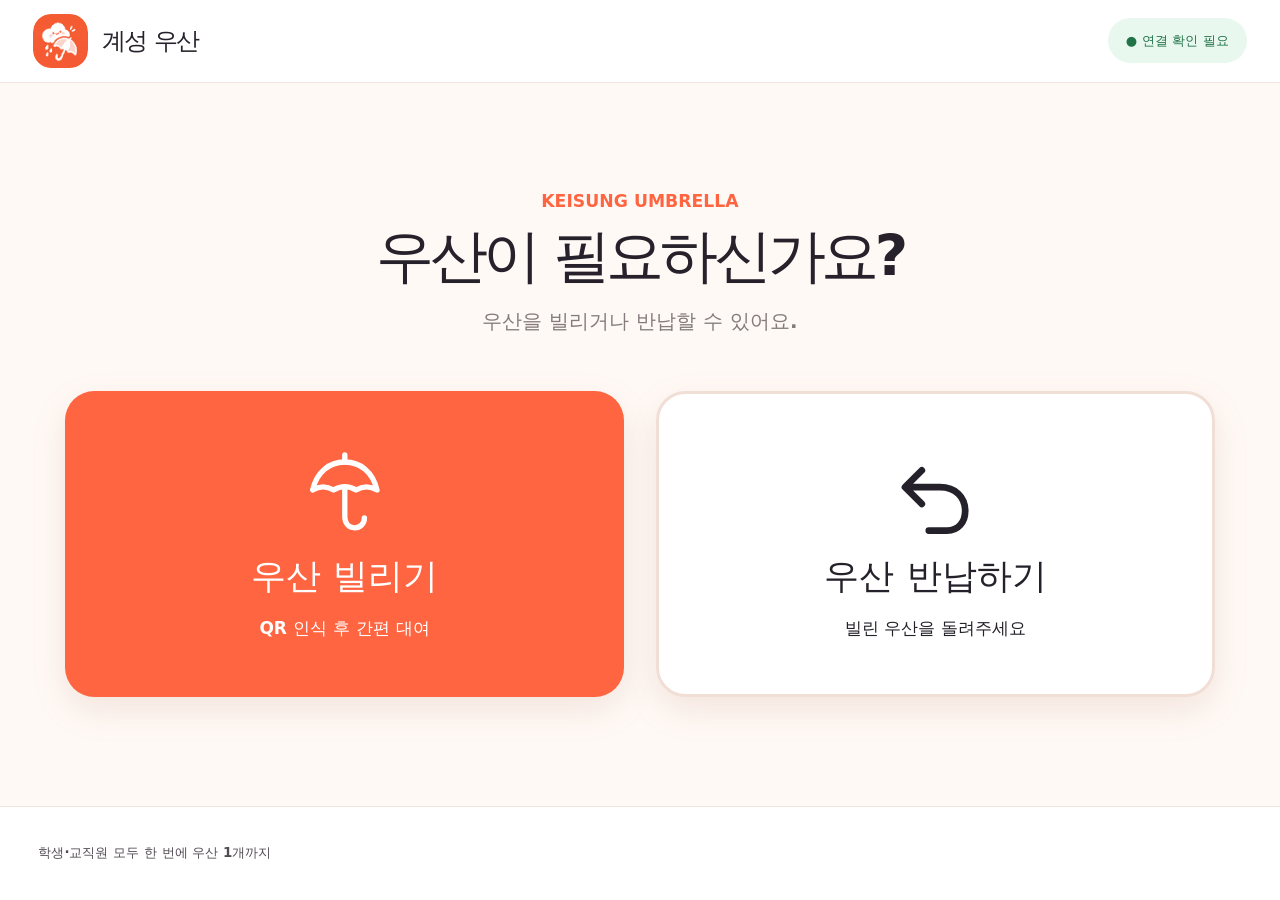
==== commit 45b7a1b2: "ui: start with borrow/return then choose student or staff in one kiosk" ====
--- a/kiosk.html
+++ b/kiosk.html
@@ -152,13 +152,13 @@
  <main>
   <section class="page active" id="welcome"><div class="center">
     <p class="eyebrow">KEISUNG UMBRELLA</p>
-    <h1 id="welcomeTitle">학생인가요, 교직원인가요?</h1>
-    <p class="sub" id="welcomeHint">이용자 유형을 선택해 주세요.</p>
-    <div class="choice-grid role-choice" id="roleChooser">
+    <h1 id="welcomeTitle">우산이 필요하신가요?</h1>
+    <p class="sub" id="welcomeHint">우산을 빌리거나 반납할 수 있어요.</p>
+    <div class="choice-grid role-choice hidden" id="roleChooser">
       <button class="choice borrow" type="button" id="chooseStudent"><span class="symbol" aria-hidden="true">🎒</span><strong>학생</strong><small>학년 · 반 · 번호와 학생 PIN</small></button>
       <button class="choice return" type="button" id="chooseStaff"><span class="symbol" aria-hidden="true">👩‍🏫</span><strong>교직원</strong><small>교직원 ID와 전용 PIN</small></button>
     </div>
-    <div class="choice-grid hidden" id="actionChooser"><button class="choice borrow" id="startBorrow"><span class="symbol"><svg class="ui-icon" viewBox="0 0 64 64" fill="none" aria-hidden="true"><path d="M9 30C12 17 21 10 32 10s20 7 23 20c-5-3-10-3-15 0-5-3-11-3-16 0-5-3-10-3-15 0Z" stroke="currentColor" stroke-width="3.8" stroke-linejoin="round"/><path d="M32 30v19c0 5 3 8 7 8s7-3 7-7" stroke="currentColor" stroke-width="3.8" stroke-linecap="round"/><path d="M32 5v5" stroke="currentColor" stroke-width="3.8" stroke-linecap="round"/></svg></span><strong>우산 빌리기</strong><small>QR 인식 후 간편 대여</small></button><button class="choice return" id="startReturn"><span class="symbol"><svg class="ui-icon" viewBox="0 0 64 64" fill="none" aria-hidden="true"><path d="M22 16 10 28l12 12M11 28h24c11 0 18 7 18 17 0 8-5 14-13 14H27" stroke="currentColor" stroke-width="4.8" stroke-linecap="round" stroke-linejoin="round"/></svg></span><strong>우산 반납하기</strong><small>빌린 우산을 돌려주세요</small></button></div>
+    <div class="choice-grid" id="actionChooser"><button class="choice borrow" id="startBorrow"><span class="symbol"><svg class="ui-icon" viewBox="0 0 64 64" fill="none" aria-hidden="true"><path d="M9 30C12 17 21 10 32 10s20 7 23 20c-5-3-10-3-15 0-5-3-11-3-16 0-5-3-10-3-15 0Z" stroke="currentColor" stroke-width="3.8" stroke-linejoin="round"/><path d="M32 30v19c0 5 3 8 7 8s7-3 7-7" stroke="currentColor" stroke-width="3.8" stroke-linecap="round"/><path d="M32 5v5" stroke="currentColor" stroke-width="3.8" stroke-linecap="round"/></svg></span><strong>우산 빌리기</strong><small>QR 인식 후 간편 대여</small></button><button class="choice return" id="startReturn"><span class="symbol"><svg class="ui-icon" viewBox="0 0 64 64" fill="none" aria-hidden="true"><path d="M22 16 10 28l12 12M11 28h24c11 0 18 7 18 17 0 8-5 14-13 14H27" stroke="currentColor" stroke-width="4.8" stroke-linecap="round" stroke-linejoin="round"/></svg></span><strong>우산 반납하기</strong><small>빌린 우산을 돌려주세요</small></button></div>
   </div></section>
   <section class="page" id="student"><div class="progress"><span class="current"></span><span></span><span></span></div>
    <h2 class="step-title">학생 정보를 선택해 주세요</h2><p class="step-sub">학년 · 반 · 번호를 순서대로 눌러 주세요.</p>
@@ -211,7 +211,7 @@
 <script>
 "use strict";
 const $=id=>document.getElementById(id),pages=["welcome","student","pinSetup","qr","review","done","staffIdentification"];
-let step=0,mode="borrow",role=null,grade=0,klass=0,number=0,part=0,stream=null,interval=null,detecting=false,busy=false;
+let step=0,mode="borrow",role=null,choosingRole=false,grade=0,klass=0,number=0,part=0,stream=null,interval=null,detecting=false,busy=false;
 let cameraFacing="environment",scanSession=0,qrDetector=null;
 const names=["학년","반","번호"],limits=[6,4,36];
 function modalError(title,msg){stopScan();$("modalTitle").textContent=title;$("modalText").textContent=msg;$("video").classList.add("hidden");$("overlay").classList.remove("hidden");$("switchCamera").classList.add("hidden");}
@@ -223,12 +223,28 @@
  const video=$("video");video.pause();video.srcObject=null;detecting=false;
 }
 $("closeModal").onclick=hideModal;
-function resetRoleChooser(){
- role=null;$("staffId").value="";$("studentPin").value="";
+function resetToStart(){
+ choosingRole=false;role=null;
+ $("staffId").value="";$("studentPin").value="";
  $("newStudentPin").value="";$("confirmStudentPin").value="";
+ $("umbrella").value="";
+ hideModal();
  show(0);
 }
-function chooseRole(value){role=value;$("studentPin").value="";show(0);}
+function backToRoleChooser(){
+ role=null;choosingRole=true;
+ $("studentPin").value="";$("staffId").value="";
+ $("newStudentPin").value="";$("confirmStudentPin").value="";
+ $("umbrella").value="";
+ hideModal();
+ show(0);
+}
+function chooseRole(value){
+ if(!choosingRole)return;
+ role=value;choosingRole=false;
+ $("studentPin").value="";
+ show(role==="staff"?6:1);
+}
 function validStaffId(){return /^[A-Z0-9][A-Z0-9_-]{2,19}$/.test($("staffId").value);}
 $("chooseStudent").onclick=()=>chooseRole("student");
 $("chooseStaff").onclick=()=>chooseRole("staff");
@@ -243,17 +259,17 @@
 });
 function show(n){
  step=n;pages.forEach((id,i)=>$(id).classList.toggle("active",i===n));
- $("back").classList.toggle("hidden",n===0&&!role);
+ $("back").classList.toggle("hidden",n===0&&!choosingRole);
  $("next").classList.toggle("hidden",n===0||n===5);
  $("next").disabled=false;
  if(n===0){
-  const isRoleStep=!role;
-  $("roleChooser").classList.toggle("hidden",!isRoleStep);
-  $("actionChooser").classList.toggle("hidden",isRoleStep);
-  $("welcomeTitle").textContent=isRoleStep?"학생인가요, 교직원인가요?":"무엇을 하시겠어요?";
-  $("welcomeHint").textContent=isRoleStep?"이용자 유형을 선택해 주세요.":
-   (role==="student"?"학생용 대여·반납 서비스입니다.":"교직원용 대여·반납 서비스입니다.");
-  $("back").textContent="이용자 다시 선택";
+  $("roleChooser").classList.toggle("hidden",!choosingRole);
+  $("actionChooser").classList.toggle("hidden",choosingRole);
+  $("welcomeTitle").textContent=choosingRole?"학생인가요, 교직원인가요?":"우산이 필요하신가요?";
+  $("welcomeHint").textContent=choosingRole?
+   (mode==="borrow"?"우산을 빌릴 분의 유형을 선택해 주세요.":"우산을 반납할 분의 유형을 선택해 주세요."):
+   "우산을 빌리거나 반납할 수 있어요.";
+  $("back").textContent="대여·반납 다시 선택";
  }else $("back").textContent="이전 단계";
  if(n===1){renderTiles();}
  if(n===6){$("next").textContent="우산 QR 확인 →";$("next").disabled=!validStaffId();}
@@ -273,12 +289,13 @@
  $("summary").textContent=n===0?"학생·교직원 모두 한 번에 우산 1개까지":n===5?"안전하게 이용해 주세요":mode==="borrow"?"우산 대여 진행 중":"우산 반납 진행 중";
 }
 function start(m){
- if(!role)return;
- mode=m;grade=0;klass=0;number=0;part=0;
+ if(busy)return;
+ mode=m;role=null;choosingRole=true;
+ grade=0;klass=0;number=0;part=0;
  $("umbrella").value="";$("studentPin").value="";
  $("newStudentPin").value="";$("confirmStudentPin").value="";
- if(role==="staff")$("staffId").value="";
- show(role==="staff"?6:1);
+ $("staffId").value="";
+ show(0);
 }
 $("startBorrow").onclick=()=>start("borrow");
 $("startReturn").onclick=()=>start("return");
@@ -341,8 +358,8 @@
 });
 $("back").onclick=()=>{
  if(busy)return;
- if(step===0||step===5){resetRoleChooser();}
- else if(step===1||step===6){show(0);}
+ if(step===0||step===5){resetToStart();}
+ else if(step===1||step===6){backToRoleChooser();}
  else if(step===2){show(1);}
  else if(step===3){show(role==="staff"?6:1);}
  else if(step===4){$("studentPin").value="";show(3);}
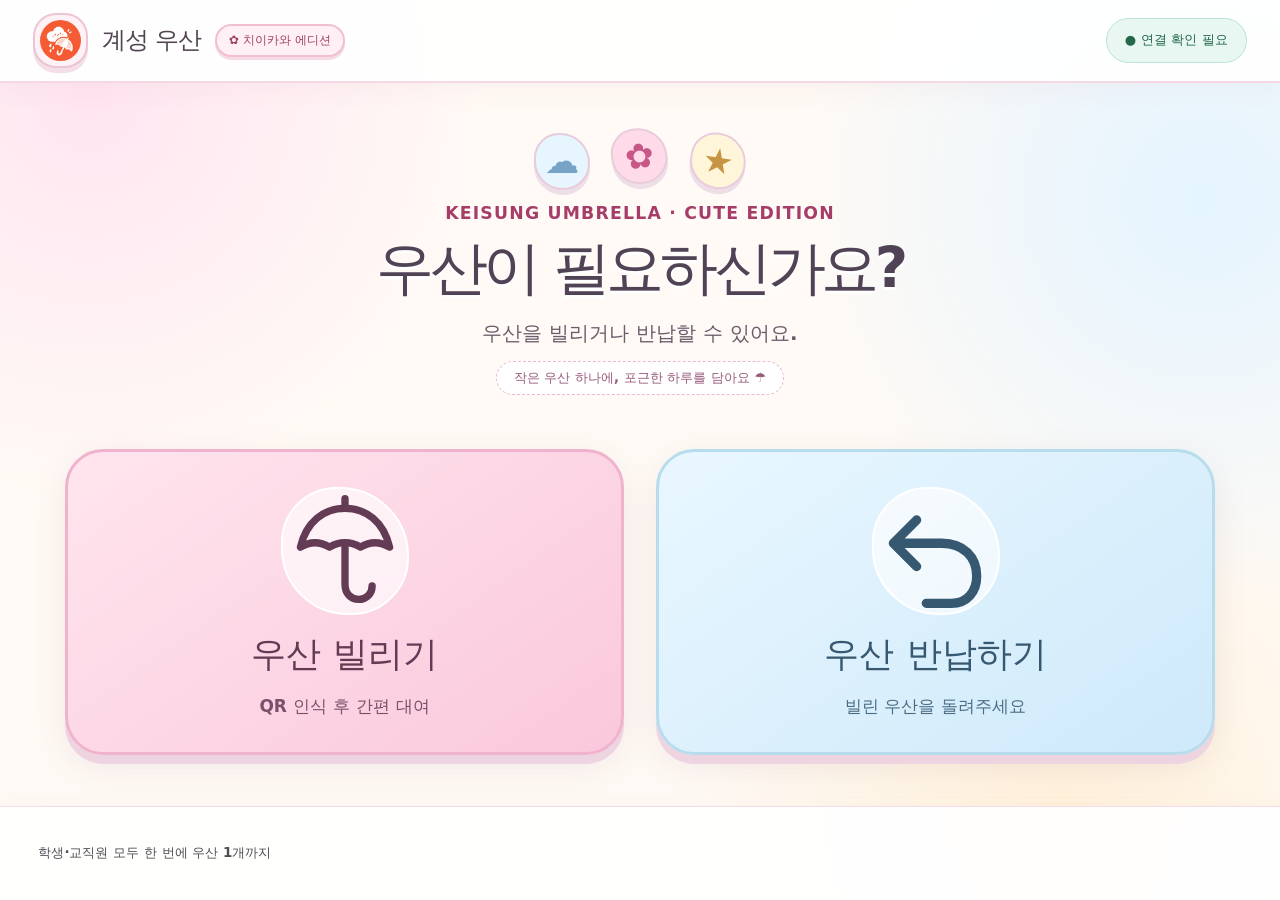
==== commit ee2eb4b3: "feat(ui): add Chiikawa-inspired pastel edition across kiosk and admin" ====
--- a/kiosk.html
+++ b/kiosk.html
@@ -2,7 +2,7 @@
 <html lang="ko">
 <head>
 <meta charset="utf-8"><meta name="viewport" content="width=device-width,initial-scale=1,viewport-fit=cover">
-<meta name="theme-color" content="#ff6541"><title>계성 우산 | 간편 대여</title><link rel="icon" type="image/png" href="/assets/keisung-icon-64.png">
+<meta name="theme-color" content="#f5b7cf"><title>계성 우산 | 치이카와 감성 에디션</title><link rel="icon" type="image/png" href="/assets/keisung-icon-64.png">
 <style>
 :root{font-family:Pretendard,"Apple SD Gothic Neo","Malgun Gothic",system-ui,sans-serif;background:#fff9f5;color:#26212a;font-synthesis:none}
 *{box-sizing:border-box}html,body{height:100%;margin:0}button,input{font:inherit}button{cursor:pointer;touch-action:manipulation}button:focus-visible,input:focus-visible{outline:4px solid #3148ff;outline-offset:3px}
@@ -142,18 +142,20 @@
 .staff-id-card input{width:100%;height:clamp(68px,8.5vh,95px);padding:0 23px;font-size:clamp(24px,2.4vw,37px);font-weight:850;letter-spacing:.07em;border:2px solid #ebdbd2;border-radius:18px;text-transform:uppercase}
 .staff-id-card p{font-size:clamp(14px,1.15vw,19px);color:#81757a;line-height:1.5;text-align:left}
 @media(max-width:700px){.role-choice .choice{min-height:210px}.staff-id-card{padding:18px}}
-</style></head>
-<body>
+</style><link rel="stylesheet" href="/assets/chiikawa-theme.css"></head>
+<body class="chiikawa-edition kiosk-edition">
 <div class="shell">
  <header class="header">
- <div class="brand"><div class="mark" aria-hidden="true"><img src="/assets/keisung-icon-64.png" alt="" width="64" height="64"></div><span>계성 우산</span></div>
+ <div class="brand"><div class="mark" aria-hidden="true"><img src="/assets/keisung-icon-64.png" alt="" width="64" height="64"></div><span>계성 우산</span><span class="edition-tag">✿ 치이카와 에디션</span></div>
  <div class="header-aside"><span class="stock" id="stock">대여 가능 확인 중</span></div>
  </header>
  <main>
   <section class="page active" id="welcome"><div class="center">
-    <p class="eyebrow">KEISUNG UMBRELLA</p>
+    <div class="dream-charm" aria-hidden="true"><span>☁</span><span>✿</span><span>★</span></div>
+    <p class="eyebrow">KEISUNG UMBRELLA · CUTE EDITION</p>
     <h1 id="welcomeTitle">우산이 필요하신가요?</h1>
     <p class="sub" id="welcomeHint">우산을 빌리거나 반납할 수 있어요.</p>
+    <p class="edition-whisper">작은 우산 하나에, 포근한 하루를 담아요 ☂</p>
     <div class="choice-grid role-choice hidden" id="roleChooser">
       <button class="choice borrow" type="button" id="chooseStudent"><span class="symbol" aria-hidden="true">🎒</span><strong>학생</strong><small>학년 · 반 · 번호와 학생 PIN</small></button>
       <button class="choice return" type="button" id="chooseStaff"><span class="symbol" aria-hidden="true">👩‍🏫</span><strong>교직원</strong><small>교직원 ID와 전용 PIN</small></button>
@@ -270,7 +272,11 @@
    (mode==="borrow"?"우산을 빌릴 분의 유형을 선택해 주세요.":"우산을 반납할 분의 유형을 선택해 주세요."):
    "우산을 빌리거나 반납할 수 있어요.";
   $("back").textContent="대여·반납 다시 선택";
- }else $("back").textContent="이전 단계";
+ }else{
+  $("roleChooser").classList.add("hidden");
+  $("actionChooser").classList.add("hidden");
+  $("back").textContent="이전 단계";
+ }
  if(n===1){renderTiles();}
  if(n===6){$("next").textContent="우산 QR 확인 →";$("next").disabled=!validStaffId();}
  if(n===2){$("next").textContent="PIN 만들고 계속 →";$("next").disabled=!pinSetupReady();}
@@ -394,7 +400,15 @@
   $("studentPin").value="";
   $("newStudentPin").value="";
   $("confirmStudentPin").value="";
-  show(record.has_pin?3:2);
+  if(!record.has_pin){
+     const config=await api("/api/config");
+     if(!config.self_enrollment){
+       modalError("PIN 발급이 필요해요","처음 이용한다면 담당 선생님에게 신원 확인 후 PIN을 발급받으세요.");
+       $("next").disabled=false;
+       return;
+     }
+   }
+   show(record.has_pin?3:2);
  }catch(error){
   modalError("학생 정보 확인 실패",error.message+"\n다시 시도해 주세요.");
   $("next").disabled=false;
--- a/assets/chiikawa-theme.css
+++ b/assets/chiikawa-theme.css
@@ -0,0 +1,148 @@
+/* Chiikawa-inspired pastel edition — original CSS cloud, flower and star
+   decorations only. No official images, fonts, logos, or remote assets. */
+:root {
+ --cute-ink:#514453;--cute-pink:#ffdae8;--cute-blue:#e7f5ff;
+ --cute-mint:#e8f7f1;--cute-yellow:#fff5d9;--cute-cream:#fffaf5;
+ --cute-rose:#c4557d;--cute-border:#edcfdb;
+ --cute-shadow:0 12px 36px rgb(122 72 104 / 11%);
+}
+body.chiikawa-edition {
+ color:var(--cute-ink);
+ background:radial-gradient(circle at 7% 11%,#ffe5f1 0,transparent 25rem),
+   radial-gradient(circle at 94% 22%,#e4f4ff 0,transparent 26rem),
+   radial-gradient(circle at 83% 91%,#fff1da 0,transparent 23rem),var(--cute-cream);
+}
+.chiikawa-edition button:focus-visible,
+.chiikawa-edition a:focus-visible,
+.chiikawa-edition input:focus-visible,
+.chiikawa-edition select:focus-visible {outline:4px solid #8753b0;outline-offset:3px}
+.chiikawa-edition .edition-tag,
+.chiikawa-edition .admin-edition-label,
+.chiikawa-edition .print-edition-tag {
+ display:inline-flex;align-items:center;white-space:nowrap;
+ padding:6px 12px;color:#9f3d63;background:#fff0f6;
+ border:2px solid #f0bfd3;border-radius:999px;
+ box-shadow:0 3px 0 #f6dae6;font-size:12px;font-weight:850;letter-spacing:0;
+}
+/* Large touch targets, original icons and logical workflow remain unchanged. */
+.kiosk-edition .shell{background:transparent}
+.kiosk-edition .header,.kiosk-edition .bottom {
+ background:rgb(255 255 255 / 95%);border-color:#f2dce8;
+ box-shadow:0 5px 26px rgb(160 88 126 / 6%);
+}
+.kiosk-edition .header{border-bottom:2px solid #f4d8e4}
+.kiosk-edition .brand{color:var(--cute-ink);letter-spacing:-.045em}
+.kiosk-edition .mark{background:#fff2f6;border:2px solid #ecc4d6;border-radius:23px;box-shadow:0 5px 0 #f4dfe8;overflow:hidden}
+.kiosk-edition .mark img{width:80%;height:80%;object-fit:contain}
+.kiosk-edition .stock{background:var(--cute-mint);border:1.5px solid #b9e5d2;color:#23684b}
+.kiosk-edition .dream-charm {
+ display:flex;gap:clamp(10px,1.7vw,23px);align-items:center;justify-content:center;
+ margin-bottom:clamp(7px,1.5vh,18px);
+}
+.kiosk-edition .dream-charm span {
+ display:grid;place-items:center;width:clamp(43px,4.4vw,69px);
+ height:clamp(43px,4.4vw,69px);font-size:clamp(24px,2.7vw,42px);
+ border:2px solid #e9ccdc;border-radius:44% 53% 47% 51%;
+ background:var(--cute-blue);color:#77a4c6;
+ box-shadow:0 5px 0 #eddee8;
+}
+.kiosk-edition .dream-charm span:nth-child(2){background:var(--cute-pink);color:#c75785;transform:rotate(-8deg) translateY(-5px)}
+.kiosk-edition .dream-charm span:nth-child(3){background:var(--cute-yellow);color:#c79443;transform:rotate(9deg)}
+.kiosk-edition .eyebrow{color:#a63d69;letter-spacing:.07em}
+.kiosk-edition h1{color:#514356;text-shadow:0 3px 0 #fff}
+.kiosk-edition .sub,.kiosk-edition .step-sub{color:#695d6b}
+.kiosk-edition .edition-whisper {
+ margin:12px 0 0;padding:7px 17px;font-size:clamp(12px,1.03vw,17px);
+ background:#fff;border:1.5px dashed #e7bacf;border-radius:999px;
+ color:#965b7a;font-weight:780;
+}
+.kiosk-edition .choice {
+ border-radius:clamp(27px,3vw,48px);
+ box-shadow:0 9px 0 #edd4e0,var(--cute-shadow);
+ transition:transform 150ms ease,box-shadow 150ms ease;
+}
+.kiosk-edition .choice.borrow {
+ background:linear-gradient(145deg,#ffe5ee,#fac8dc);color:#633b55;border:3px solid #efb3cd;
+}
+.kiosk-edition .choice.return {
+ background:linear-gradient(145deg,#e9f7ff,#cee9fa);color:#365871;border:3px solid #b7dcec;
+}
+.kiosk-edition .choice .symbol {
+ display:grid;place-items:center;background:rgb(255 255 255 / 65%);
+ border:2px solid #fff;border-radius:43% 54% 45% 52%;
+ width:clamp(92px,10vw,150px);height:clamp(92px,10vw,150px);
+}
+.kiosk-edition .choice small{color:inherit;opacity:.85}
+.kiosk-edition .progress span{background:#f0dfe8}
+.kiosk-edition .progress span.current{background:linear-gradient(90deg,#df92b6,#8bc2d9)}
+.kiosk-edition .seg button,.kiosk-edition .tile {
+ border-color:#e8cbdc;border-radius:20px;background:white;color:#544454;
+ box-shadow:0 3px 0 #eadbe3;
+}
+.kiosk-edition .seg button.selected,.kiosk-edition .tile.selected {
+ background:#ffd3e5;color:#59374d;border-color:#dc82a9;box-shadow:0 4px 0 #e7aac5;
+}
+.kiosk-edition .scanbox,.kiosk-edition .manualbox,
+.kiosk-edition .review-card,.kiosk-edition .staff-id-card,
+.kiosk-edition .pin-setup-card {
+ background:#fff;border:2px solid #eecfdf;
+ border-radius:30px;box-shadow:var(--cute-shadow);
+}
+.kiosk-edition .scanbox{background:#fff0f6}
+.kiosk-edition .manualbox{background:#f0f9ff;border-color:#cde5f5}
+.kiosk-edition .scanbox button,.kiosk-edition .primary,.kiosk-edition .modal button {
+ background:#b84473;color:white;border:2px solid #9a3864;
+ border-radius:21px;box-shadow:0 5px 0 #92395f;
+}
+.kiosk-edition .primary:disabled {background:#ded5d9;border-color:#ded5d9;color:#655b62;box-shadow:none}
+.kiosk-edition .back{background:#f9eaf1;color:#564456;border:1.5px solid #eacdda;border-radius:21px}
+.kiosk-edition .pin-panel input,.kiosk-edition .pin-setup-fields input,
+.kiosk-edition .manualbox input,.kiosk-edition .staff-id-card input {
+ background:white;border:2px solid #dfb7cf;border-radius:17px;
+}
+.kiosk-edition .pin-keypad button{background:#fffafd;border:1.5px solid #e7c8d8;border-radius:14px}
+.kiosk-edition .pin-keypad button:active{background:#ffdae9}
+.kiosk-edition .modal{background:#fffafd;border:3px solid #ffdaea}
+.kiosk-edition .overlay{background:rgb(56 38 61 / 80%)}
+/* Administrator and QR printing configuration screens. */
+.admin-edition .sidebar{background:linear-gradient(#fff9fd,#f6fbff);border-color:#eed5e1}
+.admin-edition .logo{color:#61465b}
+.admin-edition .nav button,.admin-edition .nav-print-link{border-radius:16px}
+.admin-edition .nav button.active{background:#ffe0ee;color:#983b67;box-shadow:inset 4px 0 #d986aa}
+.admin-edition .panel,.admin-edition .stat,.admin-edition .login,
+.print-edition .card {
+ background:rgb(255 255 255 / 97%);border:1.5px solid #ead2df;
+ border-radius:24px;box-shadow:var(--cute-shadow);
+}
+.admin-edition .stat.highlight{background:linear-gradient(135deg,#cc7199,#a65088);border-color:#b65b86;color:white}
+.admin-edition .btn.primary,.print-edition .btn.primary {
+ background:#b64372;border-color:#a43668;color:white;border-radius:14px;box-shadow:0 3px 0 #93355c;
+}
+.admin-edition .eyebrow,.admin-edition .bubble,.print-edition .count{color:#ab3b69}
+.admin-edition .bubble{background:#ffe4ef}
+.admin-edition .student-lookup{background:#fff3f8;border-color:#f0c8da;border-radius:21px}
+.admin-edition .login-wrap {
+ background:radial-gradient(circle at 18% 20%,#f7d8e7,transparent 39%),
+ radial-gradient(circle at 85% 85%,#d9effc,transparent 38%),#fffaf7;
+}
+.admin-edition .login{border-radius:32px}
+.admin-edition .logo img,.print-edition .brand img{background:#fff1f6;border:1.5px solid #efcadd;box-shadow:0 3px 0 #f3dce9}
+.print-edition .brand{color:#654858}
+.print-edition .preview{background:#fff8fc;border-color:#e4bfd0}
+.print-edition .item:has(input:checked){background:#ffedf5;border-color:#e2a3c0}
+.print-edition input[type=checkbox]{accent-color:#b64372}
+.print-edition a{color:#943d6b}
+/* QR printing stays black-and-white and high contrast. */
+@media print{body.chiikawa-edition{background:white!important;color:#111!important}.print-edition .card{box-shadow:none}}
+@media(max-width:950px){.kiosk-edition .edition-tag{display:none}}
+@media(max-width:550px){
+ .kiosk-edition .dream-charm{gap:8px}
+ .kiosk-edition .dream-charm span{width:39px;height:39px;font-size:23px}
+ .kiosk-edition .choice .symbol{width:75px;height:75px}
+ .kiosk-edition .edition-whisper{padding:6px 9px;font-size:12px}
+ .admin-edition .admin-edition-label{display:none}
+}
+@media(prefers-reduced-motion:reduce){
+ .chiikawa-edition *,.chiikawa-edition *::before,
+ .chiikawa-edition *::after{animation:none!important;transition:none!important}
+}
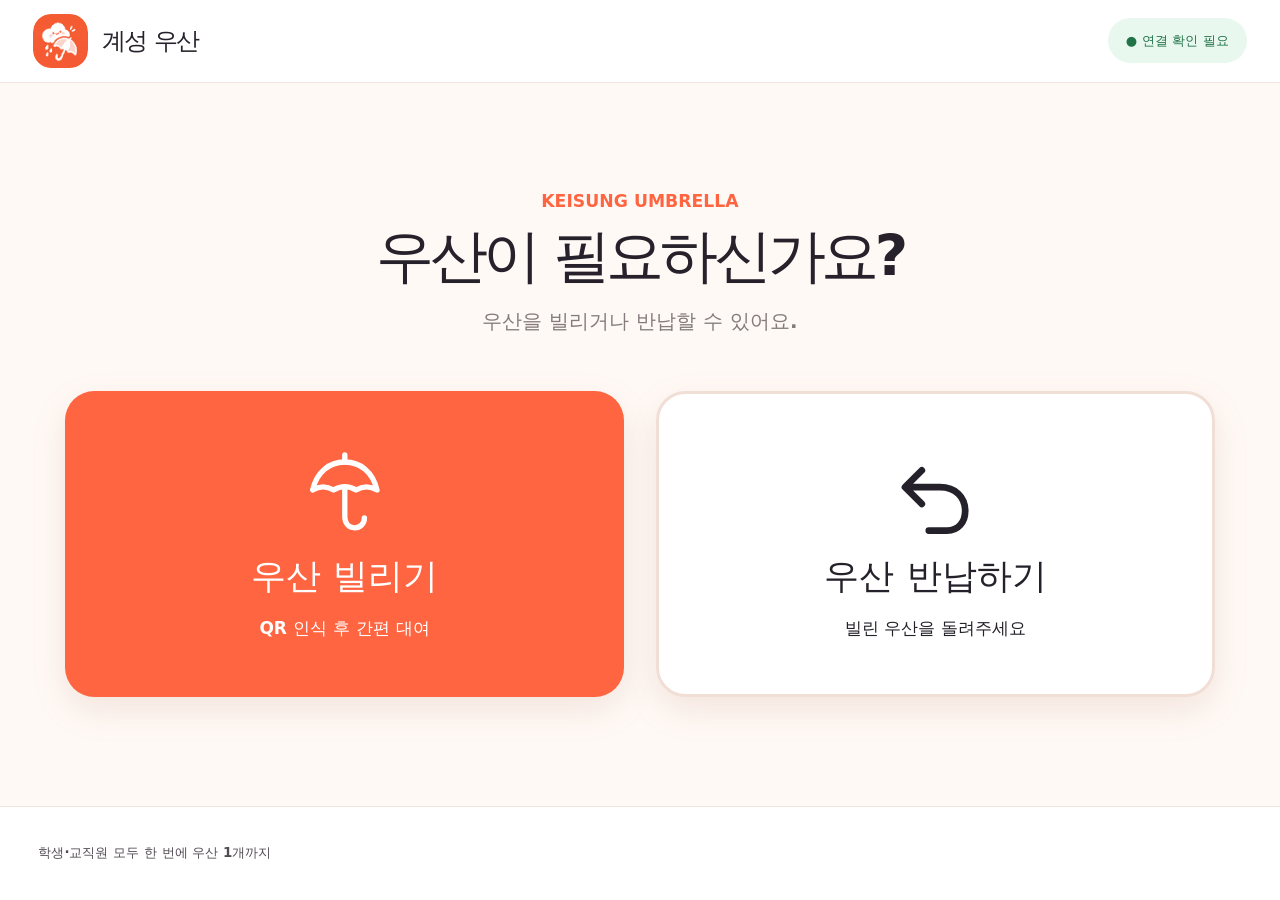
==== commit 4b159aa5: "feat(pwa): add installable Keisung Umbrella web app and keisungschool.tech deployment config" ====
--- a/kiosk.html
+++ b/kiosk.html
@@ -2,7 +2,7 @@
 <html lang="ko">
 <head>
 <meta charset="utf-8"><meta name="viewport" content="width=device-width,initial-scale=1,viewport-fit=cover">
-<meta name="theme-color" content="#f5b7cf"><title>계성 우산 | 치이카와 감성 에디션</title><link rel="icon" type="image/png" href="/assets/keisung-icon-64.png">
+<meta name="theme-color" content="#ff6541"><title>계성 우산 | 간편 대여</title><link rel="icon" type="image/png" href="/assets/keisung-icon-64.png">
 <style>
 :root{font-family:Pretendard,"Apple SD Gothic Neo","Malgun Gothic",system-ui,sans-serif;background:#fff9f5;color:#26212a;font-synthesis:none}
 *{box-sizing:border-box}html,body{height:100%;margin:0}button,input{font:inherit}button{cursor:pointer;touch-action:manipulation}button:focus-visible,input:focus-visible{outline:4px solid #3148ff;outline-offset:3px}
@@ -142,20 +142,22 @@
 .staff-id-card input{width:100%;height:clamp(68px,8.5vh,95px);padding:0 23px;font-size:clamp(24px,2.4vw,37px);font-weight:850;letter-spacing:.07em;border:2px solid #ebdbd2;border-radius:18px;text-transform:uppercase}
 .staff-id-card p{font-size:clamp(14px,1.15vw,19px);color:#81757a;line-height:1.5;text-align:left}
 @media(max-width:700px){.role-choice .choice{min-height:210px}.staff-id-card{padding:18px}}
-</style><link rel="stylesheet" href="/assets/chiikawa-theme.css"></head>
-<body class="chiikawa-edition kiosk-edition">
+</style><link rel="manifest" href="/manifest.webmanifest">
+<link rel="apple-touch-icon" sizes="192x192" href="/assets/pwa-icon-192.png">
+<meta name="apple-mobile-web-app-capable" content="yes">
+<meta name="apple-mobile-web-app-status-bar-style" content="default">
+</head>
+<body>
 <div class="shell">
  <header class="header">
- <div class="brand"><div class="mark" aria-hidden="true"><img src="/assets/keisung-icon-64.png" alt="" width="64" height="64"></div><span>계성 우산</span><span class="edition-tag">✿ 치이카와 에디션</span></div>
+ <div class="brand"><div class="mark" aria-hidden="true"><img src="/assets/keisung-icon-64.png" alt="" width="64" height="64"></div><span>계성 우산</span></div>
  <div class="header-aside"><span class="stock" id="stock">대여 가능 확인 중</span></div>
  </header>
  <main>
   <section class="page active" id="welcome"><div class="center">
-    <div class="dream-charm" aria-hidden="true"><span>☁</span><span>✿</span><span>★</span></div>
-    <p class="eyebrow">KEISUNG UMBRELLA · CUTE EDITION</p>
+    <p class="eyebrow">KEISUNG UMBRELLA</p>
     <h1 id="welcomeTitle">우산이 필요하신가요?</h1>
     <p class="sub" id="welcomeHint">우산을 빌리거나 반납할 수 있어요.</p>
-    <p class="edition-whisper">작은 우산 하나에, 포근한 하루를 담아요 ☂</p>
     <div class="choice-grid role-choice hidden" id="roleChooser">
       <button class="choice borrow" type="button" id="chooseStudent"><span class="symbol" aria-hidden="true">🎒</span><strong>학생</strong><small>학년 · 반 · 번호와 학생 PIN</small></button>
       <button class="choice return" type="button" id="chooseStaff"><span class="symbol" aria-hidden="true">👩‍🏫</span><strong>교직원</strong><small>교직원 ID와 전용 PIN</small></button>
@@ -515,4 +517,5 @@
 window.addEventListener("pagehide",stopScan);
 show(0);refresh();setInterval(refresh,30000);
 </script>
+<script src="/assets/pwa-install.js" defer></script>
 </body></html>
